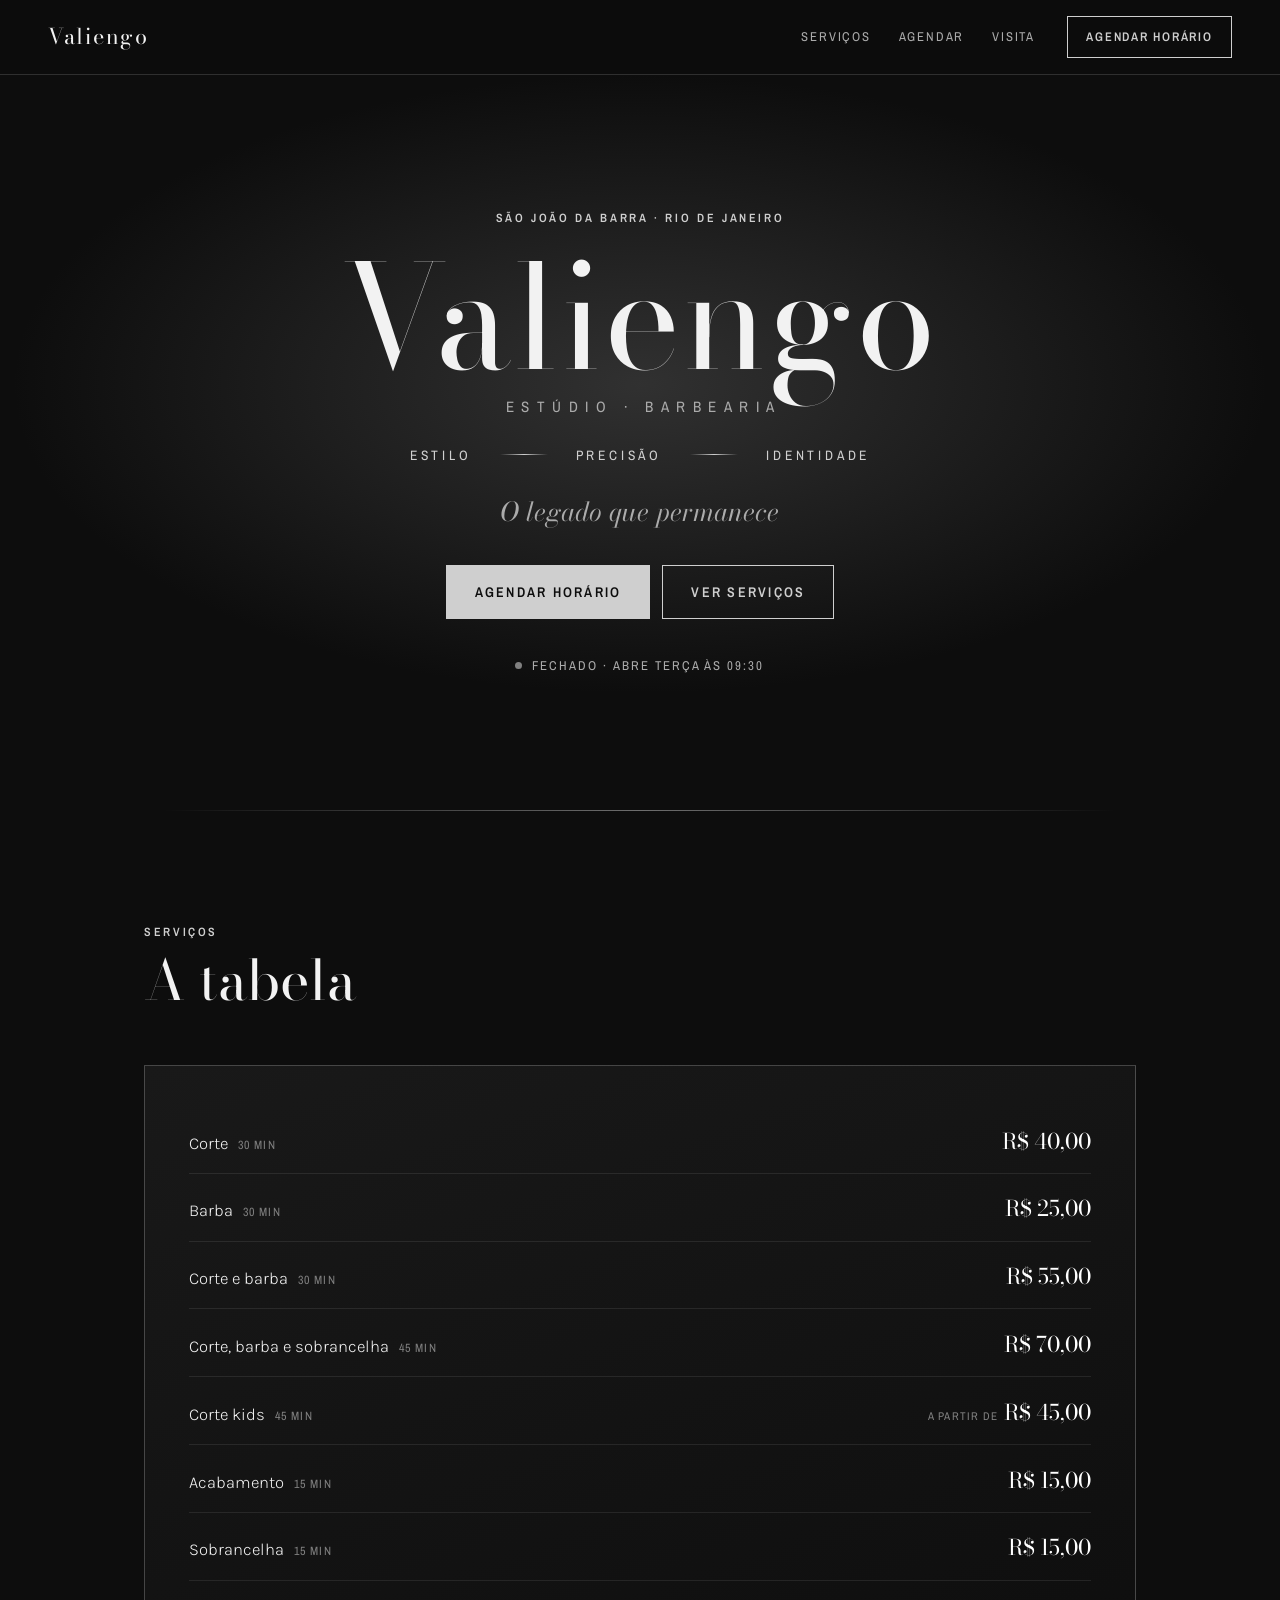
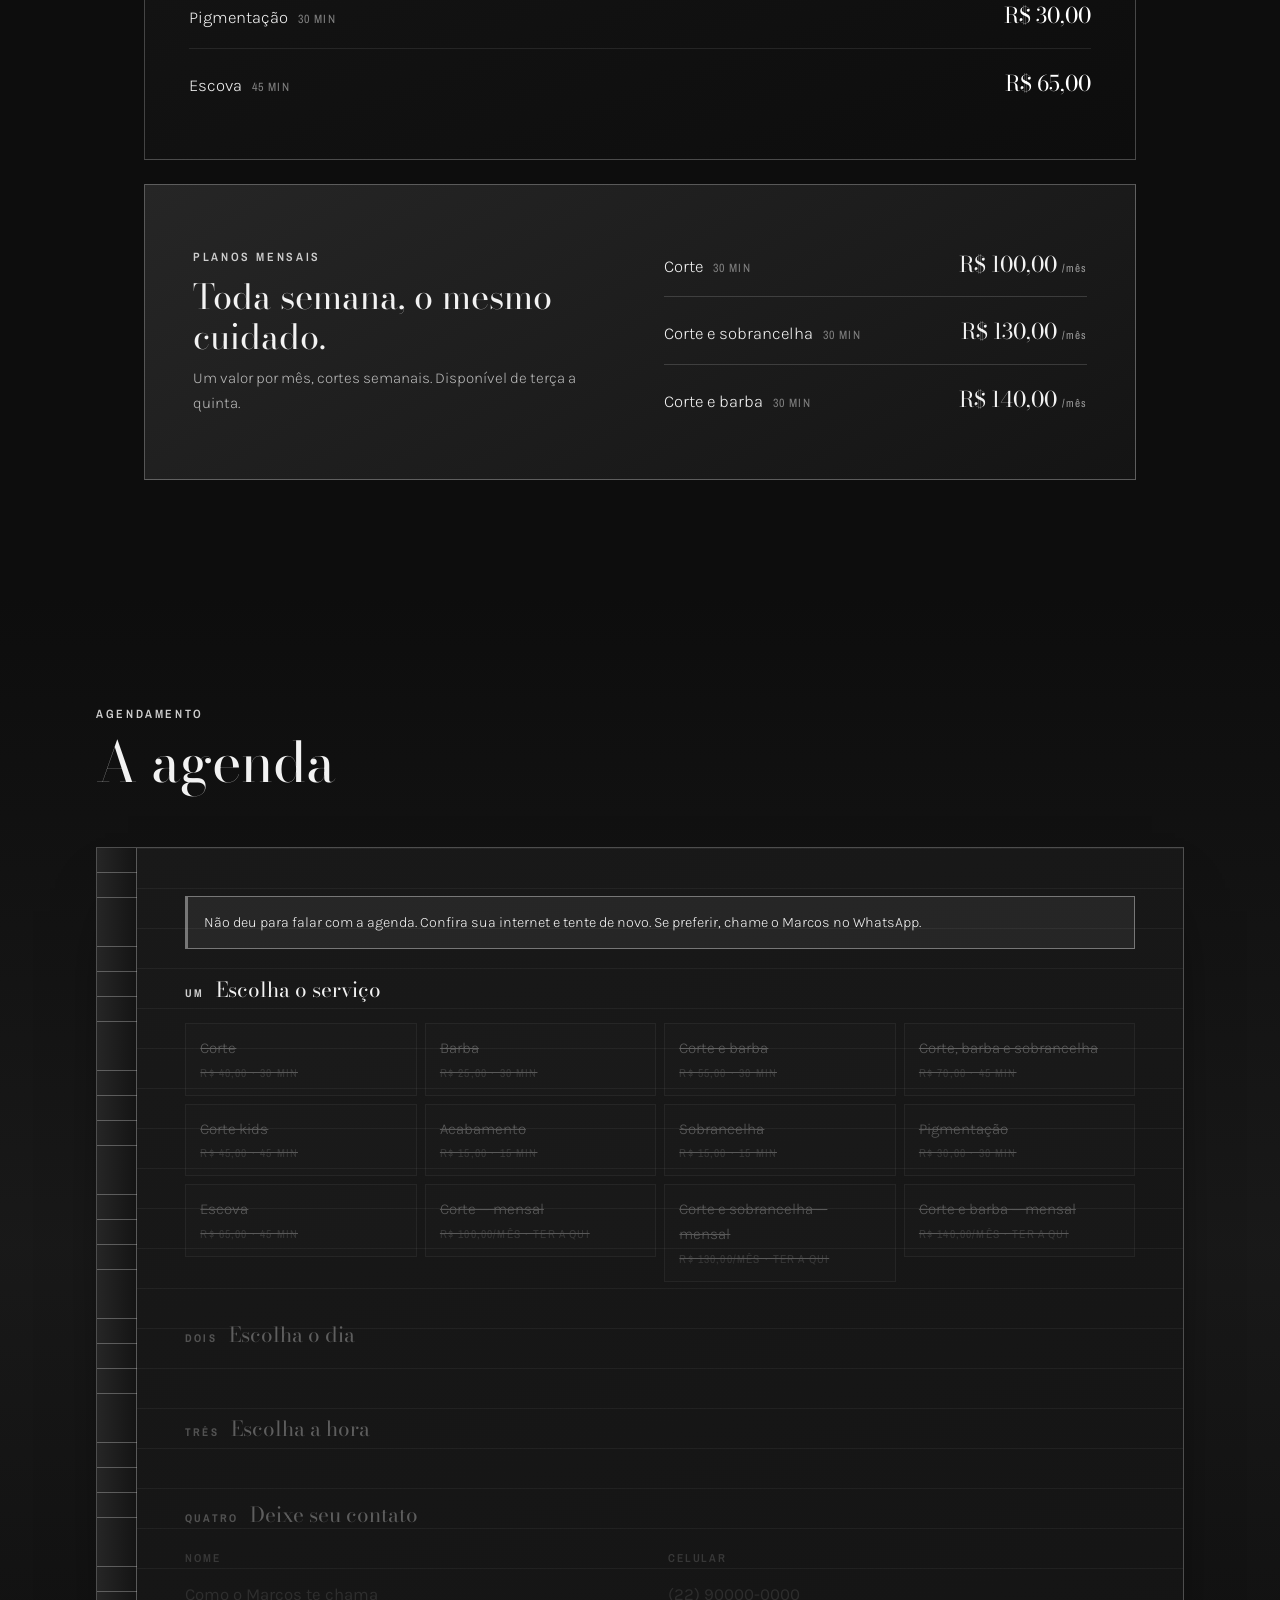
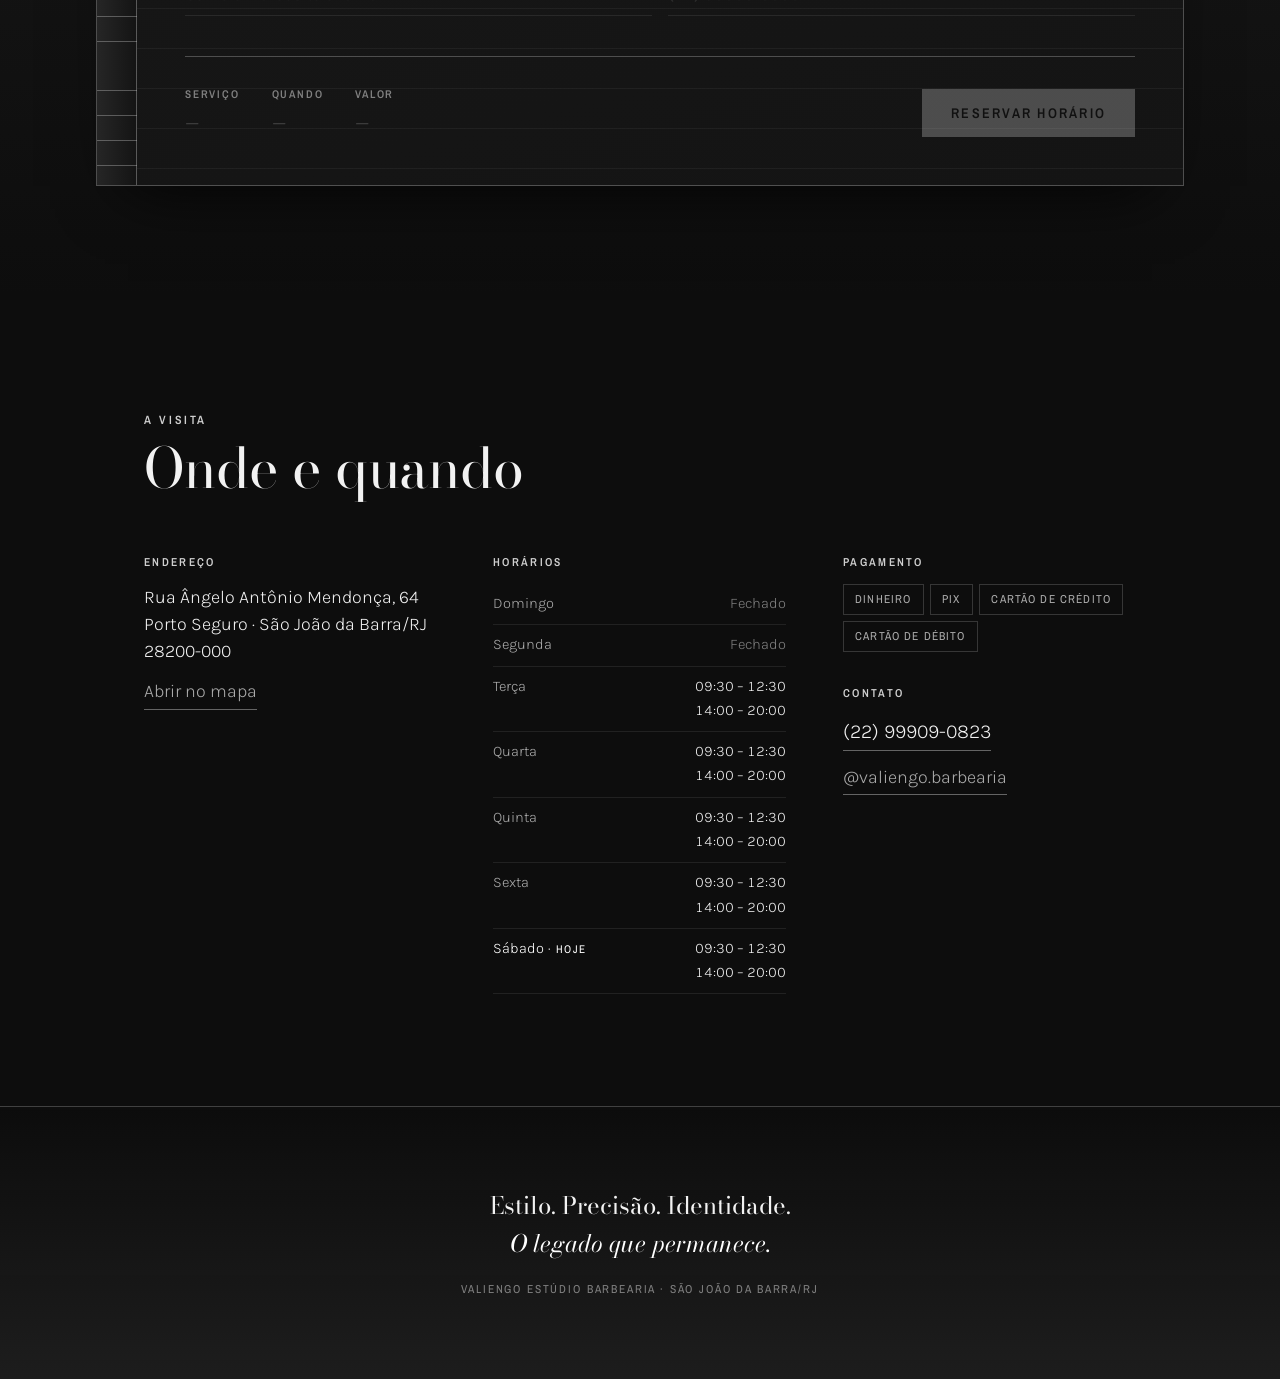
==== index.html @ c5ee7046 "Valiengo · Estúdio Barbearia: site + painel de admin Site estático (HTML/CSS/JS) com agenda ligada a" ====
<!doctype html>
<html lang="pt-BR">
<head>
<meta charset="utf-8">
<meta name="viewport" content="width=device-width, initial-scale=1">
<title>Valiengo · Estúdio Barbearia — São João da Barra/RJ</title>
<meta name="description" content="Estilo, precisão e identidade. Barbearia em Porto Seguro, São João da Barra/RJ. Corte, barba e planos mensais. Agende seu horário.">
<meta property="og:title" content="Valiengo · Estúdio Barbearia">
<meta property="og:description" content="Estilo. Precisão. Identidade. O legado que permanece.">
<meta property="og:type" content="website">
<meta name="theme-color" content="#0d0d0d">
<link rel="icon" href="favicon.svg" type="image/svg+xml">
<link rel="icon" href="favicon-32.png" sizes="32x32" type="image/png">
<link rel="apple-touch-icon" href="apple-touch-icon.png">
<link rel="manifest" href="site.webmanifest">
<link rel="preconnect" href="https://fonts.googleapis.com">
<link rel="preconnect" href="https://fonts.gstatic.com" crossorigin>
<!-- Só os pesos que a página usa de fato, e o itálico real da Bodoni para o lema. -->
<link rel="preload" as="style"
      href="https://fonts.googleapis.com/css2?family=Archivo+Narrow:wght@400;600;700&family=Bodoni+Moda:ital,opsz,wght@0,6..96,400;1,6..96,400&family=Karla:wght@300;400&display=swap"
      onload="this.onload=null;this.rel='stylesheet'">
<noscript>
  <link rel="stylesheet"
        href="https://fonts.googleapis.com/css2?family=Archivo+Narrow:wght@400;600;700&family=Bodoni+Moda:ital,opsz,wght@0,6..96,400;1,6..96,400&family=Karla:wght@300;400&display=swap">
</noscript>
<link rel="stylesheet" href="css/styles.css">
</head>
<body>

<a class="pular" href="#agendar">Ir para o agendamento</a>

<header class="topo" id="topo">
  <a class="topo__marca" href="#topo">Valiengo</a>
  <nav class="topo__nav" aria-label="Seções">
    <a href="#servicos">Serviços</a>
    <a href="#agendar">Agendar</a>
    <a href="#visita">Visita</a>
  </nav>
  <a class="topo__cta" href="#agendar">Agendar horário</a>
</header>

<main>

  <!-- ── Capa ─────────────────────────────────────────────── -->
  <section class="capa">
    <div class="capa__interno">
      <p class="sobrancelha capa__local">São João da Barra · Rio de Janeiro</p>

      <h1 class="capa__marca">
        <span class="capa__nome">Valiengo</span>
        <span class="capa__tipo">Estúdio · Barbearia</span>
      </h1>

      <ul class="pilares" aria-label="Pilares do estúdio">
        <li>Estilo</li>
        <li>Precisão</li>
        <li>Identidade</li>
      </ul>

      <p class="capa__lema">O legado que permanece</p>

      <div class="capa__acoes">
        <a class="botao botao--cheio" href="#agendar">Agendar horário</a>
        <a class="botao botao--vazado" href="#servicos">Ver serviços</a>
      </div>

      <p class="estado" id="estado" data-estado="carregando">
        <span class="estado__ponto" aria-hidden="true"></span>
        <span class="estado__texto">Conferindo o horário…</span>
      </p>
    </div>
    <div class="capa__lamina" aria-hidden="true"></div>
  </section>

  <!-- ── Serviços ─────────────────────────────────────────── -->
  <section class="secao" id="servicos">
    <header class="secao__topo">
      <p class="sobrancelha">Serviços</p>
      <h2 class="secao__titulo">A tabela</h2>
    </header>

    <div class="quadro">
      <ul class="tabela" id="tabela-servicos"></ul>
    </div>

    <div class="planos">
      <div class="planos__texto">
        <p class="sobrancelha">Planos mensais</p>
        <h3 class="planos__titulo">Toda semana, o mesmo cuidado.</h3>
        <p class="planos__desc">
          Um valor por mês, cortes semanais. Disponível de terça a quinta.
        </p>
      </div>
      <ul class="tabela tabela--planos" id="tabela-planos"></ul>
    </div>
  </section>

  <!-- ── Agendamento ──────────────────────────────────────── -->
  <section class="secao secao--agenda" id="agendar">
    <header class="secao__topo">
      <p class="sobrancelha">Agendamento</p>
      <h2 class="secao__titulo">A agenda</h2>
    </header>

    <div class="caderno">
      <div class="caderno__lombada" aria-hidden="true"></div>

      <form class="caderno__folha" id="form-agenda" novalidate>

        <p class="erro erro--bloco" id="erro-agenda" role="alert" hidden></p>

        <!-- Passo 1 -->
        <fieldset class="passo" data-passo="1">
          <legend><span class="passo__num">Um</span> Escolha o serviço</legend>
          <div class="opcoes" id="opcoes-servico" role="radiogroup" aria-label="Serviço"></div>
        </fieldset>

        <!-- Passo 2 -->
        <fieldset class="passo" data-passo="2" id="passo-data" disabled>
          <legend><span class="passo__num">Dois</span> Escolha o dia</legend>
          <div class="dias" id="opcoes-data" role="radiogroup" aria-label="Dia"></div>
        </fieldset>

        <!-- Passo 3 -->
        <fieldset class="passo" data-passo="3" id="passo-hora" disabled>
          <legend><span class="passo__num">Três</span> Escolha a hora</legend>
          <div class="horas" id="opcoes-hora" role="radiogroup" aria-label="Hora"></div>
          <p class="aviso" id="aviso-hora" hidden></p>
        </fieldset>

        <!-- Passo 4 -->
        <fieldset class="passo" data-passo="4" id="passo-dados" disabled>
          <legend><span class="passo__num">Quatro</span> Deixe seu contato</legend>
          <div class="campos">
            <label class="campo">
              <span class="campo__rotulo">Nome</span>
              <input class="campo__entrada" id="campo-nome" name="nome" type="text"
                     autocomplete="name" required placeholder="Como o Marcos te chama">
            </label>
            <label class="campo">
              <span class="campo__rotulo">Celular</span>
              <input class="campo__entrada" id="campo-telefone" name="telefone" type="tel"
                     inputmode="numeric" autocomplete="tel" required placeholder="(22) 90000-0000">
            </label>
          </div>
          <p class="erro" id="erro-form" role="alert" hidden></p>
        </fieldset>

        <!-- Resumo -->
        <footer class="resumo" id="resumo">
          <dl class="resumo__lista">
            <div><dt>Serviço</dt><dd id="r-servico">—</dd></div>
            <div><dt>Quando</dt><dd id="r-quando">—</dd></div>
            <div><dt>Valor</dt><dd id="r-valor">—</dd></div>
          </dl>
          <button class="botao botao--cheio" id="btn-confirmar" type="submit" disabled>
            Reservar horário
          </button>
        </footer>
      </form>
    </div>

    <!-- Confirmação -->
    <div class="bilhete" id="bilhete" hidden>
      <p class="sobrancelha">Horário reservado</p>
      <h3 class="bilhete__titulo" id="bilhete-titulo"></h3>
      <p class="bilhete__texto">
        O horário é seu, já está guardado na agenda. Mande uma mensagem para o
        Marcos saber que você vem.
      </p>
      <div class="bilhete__acoes">
        <a class="botao botao--cheio" id="bilhete-zap" href="#" target="_blank" rel="noopener">
          Avisar no WhatsApp
        </a>
        <button class="botao botao--vazado" id="bilhete-novo" type="button">
          Marcar outro
        </button>
      </div>
    </div>
  </section>

  <!-- ── Visita ───────────────────────────────────────────── -->
  <section class="secao secao--visita" id="visita">
    <header class="secao__topo">
      <p class="sobrancelha">A visita</p>
      <h2 class="secao__titulo">Onde e quando</h2>
    </header>

    <div class="visita">
      <div class="visita__bloco">
        <h3 class="visita__rotulo">Endereço</h3>
        <p class="visita__end" id="endereco"></p>
        <a class="link" id="link-mapa" href="#" target="_blank" rel="noopener">Abrir no mapa</a>
      </div>

      <div class="visita__bloco">
        <h3 class="visita__rotulo">Horários</h3>
        <table class="horarios" id="horarios">
          <caption class="oculto">Horário de atendimento por dia da semana</caption>
          <tbody></tbody>
        </table>
      </div>

      <div class="visita__bloco">
        <h3 class="visita__rotulo">Pagamento</h3>
        <ul class="pagamentos" id="pagamentos"></ul>

        <h3 class="visita__rotulo visita__rotulo--esp">Contato</h3>
        <a class="link link--forte" id="link-tel" href="#"></a>
        <a class="link" id="link-insta" href="#" target="_blank" rel="noopener">@valiengo.barbearia</a>
      </div>
    </div>
  </section>

</main>

<!-- Atalho de celular: some quando a capa ou a própria agenda estão na tela. -->
<a class="barra" id="barra" href="#agendar" hidden>
  <span class="barra__texto">Agendar horário</span>
  <span class="barra__estado" id="barra-estado"></span>
</a>

<footer class="rodape">
  <p class="rodape__lema">Estilo. Precisão. Identidade.<br><em>O legado que permanece.</em></p>
  <p class="rodape__cred">Valiengo Estúdio Barbearia · São João da Barra/RJ</p>
</footer>

<script type="module" src="js/app.js"></script>
</body>
</html>
---- css/styles.css ----
/* ═══════════════════════════════════════════════════════════
   Valiengo · Estúdio Barbearia
   Paleta preto e branco, seguindo a marca do estúdio: grafite da
   cadeira, prata polida da navalha, porcelana da pia sobre breu.
   (Os nomes das variáveis são herdados; hoje guardam tons neutros.)
   ═══════════════════════════════════════════════════════════ */

:root {
  --couro:      #262626;  /* grafite — superfície elevada (era oxblood) */
  --couro-esc:  #141414;
  --breu:       #0d0d0d;  /* preto, nunca #000 puro */
  --breu-claro: #191919;
  --porcelana:  #f2f2f2;
  --porcelana-fosca: #ababab;
  --latao:      #cfcfcf;  /* prata — acento (era latão) */
  --latao-claro:#ffffff;
  --aco:        #808080;

  --fonte-display: 'Bodoni Moda', Georgia, serif;
  --fonte-texto:   'Karla', system-ui, sans-serif;
  --fonte-util:    'Archivo Narrow', 'Arial Narrow', sans-serif;

  --medida: 68rem;
  --curva: cubic-bezier(.2, .7, .3, 1);
  --resp: 260ms var(--curva);
}

*, *::before, *::after { box-sizing: border-box; }

/* `display` nas classes abaixo venceria o atributo hidden. Este fecha a porta. */
[hidden] { display: none !important; }

/* O fieldset carrega um min-width: min-content embutido e ignora o pai: sem
   isto, a régua de dias estica o formulário para além da tela no celular. */
fieldset { min-inline-size: 0; }

html { scroll-behavior: smooth; }

body {
  margin: 0;
  background: var(--breu);
  color: var(--porcelana);
  font-family: var(--fonte-texto);
  font-weight: 300;
  font-size: clamp(1rem, .95rem + .3vw, 1.125rem);
  line-height: 1.65;
  -webkit-font-smoothing: antialiased;
  -webkit-tap-highlight-color: rgba(207, 207, 207, .25);
  overflow-x: hidden;
}

h1, h2, h3 { margin: 0; font-family: var(--fonte-display); font-weight: 400; }
p { margin: 0; }
ul, ol { margin: 0; padding: 0; list-style: none; }

/* O cabeçalho é fixo: sem isto, os links de âncora param atrás dele. */
:target, section[id] { scroll-margin-top: 5.5rem; }

:focus-visible {
  outline: 2px solid var(--latao-claro);
  outline-offset: 3px;
}

.oculto {
  position: absolute; width: 1px; height: 1px;
  overflow: hidden; clip-path: inset(50%); white-space: nowrap;
}

.pular {
  position: absolute; left: 50%; top: 0;
  transform: translate(-50%, -120%);
  z-index: 100;
  padding: .75rem 1.25rem;
  background: var(--latao); color: var(--breu);
  font-family: var(--fonte-util); text-decoration: none;
}
.pular:focus { transform: translate(-50%, 0); }

/* ── Peças reutilizadas ─────────────────────────────────── */

.sobrancelha {
  font-family: var(--fonte-util);
  font-size: .75rem;
  font-weight: 600;
  text-transform: uppercase;
  letter-spacing: .22em;
  color: var(--latao);
}

/* Trocar de família sem fixar o peso faz herdar o 300 do body, que nenhuma
   destas fontes carrega — o navegador então falsifica o traço. Peso explícito
   em tudo que muda de família. */
.pilares, .estado, .ficha__meta, .tabela__dur, .tabela__apartir, .tabela__sufixo,
.pagamentos li, .rodape__cred, .topo__nav a,
.horas .ficha__corpo, .horarios__dia::after { font-weight: 400; }

.campo__rotulo, .resumo__lista dt, .pular { font-weight: 600; }

.topo__marca, .capa__lema, .tabela__preco, .resumo__lista dd, .ficha__dia,
.passo legend, .rodape__lema { font-weight: 400; }

.botao {
  display: inline-flex;
  align-items: center;
  justify-content: center;
  padding: .9rem 1.75rem;
  border: 1px solid var(--latao);
  border-radius: 0;
  font-family: var(--fonte-util);
  font-size: .875rem;
  font-weight: 600;
  text-transform: uppercase;
  letter-spacing: .16em;
  text-decoration: none;
  cursor: pointer;
  transition: background var(--resp), color var(--resp), border-color var(--resp),
    transform var(--resp), box-shadow var(--resp);
}
.botao--cheio { background: var(--latao); color: var(--breu); }
.botao--cheio:hover:not(:disabled) {
  background: var(--latao-claro);
  border-color: var(--latao-claro);
  transform: translateY(-2px);
  box-shadow: 0 12px 26px -14px rgba(0, 0, 0, .85);
}
.botao--vazado { background: none; color: var(--latao); }
.botao--vazado:hover { background: rgba(207, 207, 207, .12); transform: translateY(-2px); }
.botao:active:not(:disabled) { transform: translateY(0); }
.botao:disabled { opacity: .3; cursor: not-allowed; }

.link {
  display: block;
  width: fit-content;
  color: var(--porcelana-fosca);
  text-decoration: none;
  border-bottom: 1px solid rgba(207, 207, 207, .45);
  padding-bottom: 2px;
  transition: color var(--resp), border-color var(--resp);
}
.link:hover { color: var(--latao-claro); border-color: var(--latao-claro); }
.link--forte { font-size: 1.25rem; color: var(--porcelana); }

/* ── Topo ───────────────────────────────────────────────── */

.topo {
  position: sticky;
  top: 0;
  z-index: 50;
  display: flex;
  align-items: center;
  gap: 2rem;
  padding: 1rem clamp(1.25rem, 4vw, 3rem);
  background: rgba(13, 13, 13, .82);
  backdrop-filter: blur(12px);
  border-bottom: 1px solid rgba(207, 207, 207, .18);
}

.topo__marca {
  font-family: var(--fonte-display);
  font-size: 1.35rem;
  letter-spacing: .08em;
  color: var(--porcelana);
  text-decoration: none;
}

.topo__nav {
  display: flex;
  gap: 1.75rem;
  margin-left: auto;
}
.topo__nav a {
  position: relative;
  font-family: var(--fonte-util);
  font-size: .8rem;
  text-transform: uppercase;
  letter-spacing: .14em;
  color: var(--porcelana-fosca);
  text-decoration: none;
  transition: color var(--resp);
}
.topo__nav a::after {
  content: '';
  position: absolute;
  left: 0;
  right: 0;
  bottom: -5px;
  height: 1px;
  background: var(--latao);
  transform: scaleX(0);
  transform-origin: left;
  transition: transform var(--resp);
}
.topo__nav a:hover { color: var(--latao-claro); }
.topo__nav a:hover::after { transform: scaleX(1); }

.topo__cta {
  padding: .6rem 1.15rem;
  border: 1px solid var(--latao);
  font-family: var(--fonte-util);
  font-size: .78rem;
  font-weight: 600;
  text-transform: uppercase;
  letter-spacing: .14em;
  color: var(--latao);
  text-decoration: none;
  transition: background var(--resp), color var(--resp);
}
.topo__cta:hover { background: var(--latao); color: var(--breu); }

@media (max-width: 46rem) {
  .topo__nav { display: none; }
  .topo__cta { margin-left: auto; }
}

/* ── Capa ───────────────────────────────────────────────── */

.capa {
  position: relative;
  min-height: min(88svh, 46rem);
  display: grid;
  place-items: center;
  padding: clamp(4rem, 10vw, 8rem) clamp(1.25rem, 4vw, 3rem);
  text-align: center;
  background:
    radial-gradient(ellipse 70% 60% at 50% 42%, rgba(78, 78, 78, .55), transparent 70%),
    var(--breu);
  overflow: hidden;
}

.capa__interno {
  max-width: 44rem;
  display: grid;
  justify-items: center;
  gap: 1.5rem;
}

.capa__marca { display: grid; gap: .75rem; }

.capa__nome {
  display: block;
  font-size: clamp(3.5rem, 13vw, 9rem);
  font-weight: 400;
  line-height: .9;
  letter-spacing: .02em;
  animation: subir 900ms cubic-bezier(.2, .7, .3, 1) both;
}

.capa__tipo {
  display: block;
  font-family: var(--fonte-util);
  font-size: clamp(.75rem, .7rem + .3vw, .95rem);
  font-weight: 400;
  text-transform: uppercase;
  letter-spacing: .5em;
  text-indent: .5em;
  color: var(--porcelana-fosca);
  animation: subir 900ms 120ms cubic-bezier(.2, .7, .3, 1) both;
}

/* Os três pilares, separados por fios de navalha */
.pilares {
  display: flex;
  align-items: center;
  gap: clamp(.75rem, 3vw, 1.75rem);
  font-family: var(--fonte-util);
  font-size: clamp(.7rem, .65rem + .25vw, .85rem);
  text-transform: uppercase;
  letter-spacing: .28em;
  color: var(--latao);
  animation: subir 900ms 240ms cubic-bezier(.2, .7, .3, 1) both;
}
.pilares li { display: flex; align-items: center; gap: clamp(.75rem, 3vw, 1.75rem); }
.pilares li + li::before {
  content: '';
  width: clamp(1.5rem, 5vw, 3rem);
  height: 1px;
  background: linear-gradient(90deg, transparent, var(--latao) 50%, transparent);
}

.capa__lema {
  font-family: var(--fonte-display);
  font-style: italic;
  font-size: clamp(1.15rem, 1rem + .8vw, 1.65rem);
  color: var(--porcelana-fosca);
  animation: subir 900ms 360ms cubic-bezier(.2, .7, .3, 1) both;
}

.capa__acoes {
  display: flex;
  flex-wrap: wrap;
  justify-content: center;
  gap: .75rem;
  margin-top: .5rem;
  animation: subir 900ms 480ms cubic-bezier(.2, .7, .3, 1) both;
}

/* Fio de navalha no pé da capa */
.capa__lamina {
  position: absolute;
  left: 50%;
  bottom: 0;
  width: min(90%, 60rem);
  height: 1px;
  transform: translateX(-50%);
  background: linear-gradient(90deg, transparent, var(--latao) 50%, transparent);
  opacity: .5;
}

.estado {
  display: flex;
  align-items: center;
  gap: .6rem;
  margin-top: .75rem;
  font-family: var(--fonte-util);
  font-size: .8rem;
  text-transform: uppercase;
  letter-spacing: .16em;
  color: var(--porcelana-fosca);
  animation: subir 900ms 600ms cubic-bezier(.2, .7, .3, 1) both;
}
.estado__ponto {
  width: 7px; height: 7px;
  border-radius: 50%;
  background: var(--aco);
}
.estado[data-estado="aberto"] .estado__ponto {
  background: var(--porcelana);
  box-shadow: 0 0 0 0 rgba(242, 242, 242, .55);
  animation: pulso 2.4s ease-out infinite;
}
.estado[data-estado="aberto"] .estado__texto { color: var(--porcelana); }

@keyframes subir {
  from { opacity: 0; transform: translateY(1.25rem); }
  to   { opacity: 1; transform: none; }
}
@keyframes pulso {
  to { box-shadow: 0 0 0 12px rgba(242, 242, 242, 0); }
}

/* ── Revelação ao rolar ─────────────────────────────────── */

/* A classe .revela é adicionada por JS só quando há movimento permitido e o
   IntersectionObserver existe. Sem JS, nada fica invisível. */
.revela {
  opacity: 0;
  transform: translateY(18px);
  transition: opacity .7s var(--curva), transform .7s var(--curva);
  will-change: opacity, transform;
}
.revela.dentro { opacity: 1; transform: none; }

/* Blocos lado a lado entram em cascata leve. */
.visita__bloco.revela:nth-child(2) { transition-delay: .09s; }
.visita__bloco.revela:nth-child(3) { transition-delay: .18s; }

/* ── Seções ─────────────────────────────────────────────── */

.secao {
  max-width: var(--medida);
  margin-inline: auto;
  padding: clamp(4rem, 9vw, 7rem) clamp(1.25rem, 4vw, 3rem);
}
.secao--agenda { background: linear-gradient(180deg, transparent, rgba(78, 78, 78, .18), transparent); max-width: none; }
.secao--agenda > *, .secao--visita > * { max-width: var(--medida); margin-inline: auto; }

.secao__topo { display: grid; gap: .5rem; margin-bottom: clamp(2rem, 5vw, 3.5rem); }
.secao__titulo { font-size: clamp(2rem, 1.4rem + 2.6vw, 3.5rem); line-height: 1.05; }

/* ── Tabela de serviços (quadro esmaltado) ──────────────── */

.quadro {
  padding: clamp(1.5rem, 4vw, 2.75rem);
  background: linear-gradient(160deg, var(--breu-claro), var(--breu));
  border: 1px solid rgba(207, 207, 207, .28);
}

.tabela { display: grid; gap: .25rem; }

.tabela__item {
  display: grid;
  grid-template-columns: 1fr auto;
  align-items: baseline;
  gap: .75rem;
  padding: .85rem 0;
  border-bottom: 1px solid rgba(240, 240, 240, .09);
  transition: background var(--resp);
}
.tabela__item:last-child { border-bottom: none; }
.tabela__item:hover { background: rgba(240, 240, 240, .025); }

.tabela__nome { font-size: 1.05rem; color: var(--porcelana); }
.tabela__dur {
  margin-left: .6rem;
  font-family: var(--fonte-util);
  font-size: .75rem;
  text-transform: uppercase;
  letter-spacing: .1em;
  color: var(--aco);
}
.tabela__preco {
  font-family: var(--fonte-display);
  font-size: 1.35rem;
  color: var(--latao-claro);
  white-space: nowrap;
}
.tabela__apartir {
  font-family: var(--fonte-util);
  font-size: .7rem;
  text-transform: uppercase;
  letter-spacing: .1em;
  color: var(--aco);
  margin-right: .35rem;
}

/* ── Planos ─────────────────────────────────────────────── */

.planos {
  display: grid;
  grid-template-columns: 1fr 1fr;
  gap: clamp(1.5rem, 4vw, 3rem);
  align-items: center;
  margin-top: 1.5rem;
  padding: clamp(1.75rem, 4vw, 3rem);
  background: linear-gradient(150deg, var(--couro), var(--couro-esc));
  border: 1px solid rgba(207, 207, 207, .35);
}
.planos__texto { display: grid; gap: .6rem; }
.planos__titulo { font-size: clamp(1.5rem, 1.2rem + 1.2vw, 2.15rem); line-height: 1.15; }
.planos__desc { color: rgba(240, 240, 240, .72); font-size: .95rem; }
.tabela--planos .tabela__item { border-bottom-color: rgba(240, 240, 240, .16); }
.tabela--planos .tabela__preco { color: var(--porcelana); }
.tabela--planos .tabela__sufixo {
  font-family: var(--fonte-util);
  font-size: .7rem;
  letter-spacing: .1em;
  color: rgba(240, 240, 240, .6);
}

@media (max-width: 46rem) {
  .planos { grid-template-columns: 1fr; }
}

/* ── Caderno de agenda (assinatura) ─────────────────────── */

.caderno {
  display: grid;
  grid-template-columns: 2.5rem 1fr;
  background: linear-gradient(165deg, var(--breu-claro), #141414);
  border: 1px solid rgba(207, 207, 207, .3);
  box-shadow: 0 32px 64px -32px rgba(0, 0, 0, .9);
}

.caderno__lombada {
  background:
    repeating-linear-gradient(180deg,
      transparent 0 1.5rem,
      rgba(207, 207, 207, .35) 1.5rem 1.55rem),
    linear-gradient(90deg, var(--couro), var(--couro-esc));
  border-right: 1px solid rgba(207, 207, 207, .3);
}

.caderno__folha {
  min-width: 0; /* item de grid: sem isto o conteúdo largo empurra a coluna */
  padding: clamp(1.5rem, 4vw, 3rem);
  /* pautas do caderno */
  background-image: linear-gradient(rgba(240, 240, 240, .05) 1px, transparent 1px);
  background-size: 100% 2.5rem;
}

.passo {
  margin: 0 0 2.25rem;
  padding: 0;
  border: none;
  transition: opacity var(--resp);
}
.passo:disabled { opacity: .32; }

.passo legend {
  display: flex;
  align-items: baseline;
  gap: .75rem;
  margin-bottom: 1rem;
  padding: 0;
  font-family: var(--fonte-display);
  font-size: 1.3rem;
  color: var(--porcelana);
}
.passo__num {
  font-family: var(--fonte-util);
  font-size: .7rem;
  font-weight: 700;
  text-transform: uppercase;
  letter-spacing: .2em;
  color: var(--latao);
}

/* Fichas de escolha */
.opcoes { display: grid; grid-template-columns: repeat(auto-fit, minmax(13rem, 1fr)); gap: .5rem; }
.horas  { display: grid; grid-template-columns: repeat(auto-fill, minmax(5.25rem, 1fr)); gap: .5rem; }

/* Régua de dias: rola no dedo, com parada em cada ficha. */
.dias {
  display: flex;
  gap: .5rem;
  min-width: 0;
  overflow-x: auto;
  padding-bottom: .5rem;
  scroll-snap-type: x mandatory;
  -webkit-overflow-scrolling: touch;
  overscroll-behavior-x: contain;
  scrollbar-width: none;
}
.dias::-webkit-scrollbar { display: none; }
.dias .ficha { scroll-snap-align: start; }

.ficha { position: relative; }
.ficha input {
  position: absolute; inset: 0;
  opacity: 0; cursor: pointer;
  width: 100%; height: 100%;
  margin: 0;
}
.ficha__corpo {
  display: grid;
  gap: .15rem;
  padding: .75rem .9rem;
  border: 1px solid rgba(240, 240, 240, .18);
  background: rgba(240, 240, 240, .03);
  cursor: pointer;
  transition: border-color var(--resp), background var(--resp), color var(--resp),
    transform var(--resp), box-shadow var(--resp);
}
.ficha input:hover + .ficha__corpo { border-color: rgba(207, 207, 207, .6); }
.ficha input:focus-visible + .ficha__corpo { outline: 2px solid var(--latao-claro); outline-offset: 2px; }
.ficha input:checked + .ficha__corpo {
  border-color: var(--latao);
  background: rgba(207, 207, 207, .16);
  transform: translateY(-2px);
  box-shadow: 0 10px 20px -14px rgba(0, 0, 0, .9);
}
.ficha input:disabled + .ficha__corpo {
  opacity: .3;
  cursor: not-allowed;
  text-decoration: line-through;
}

.ficha__titulo { font-size: .95rem; color: var(--porcelana); }
.ficha__meta {
  font-family: var(--fonte-util);
  font-size: .72rem;
  text-transform: uppercase;
  letter-spacing: .1em;
  color: var(--aco);
}
.ficha input:checked + .ficha__corpo .ficha__meta { color: var(--latao-claro); }

/* Dia: ficha vertical estilo calendário */
.dias .ficha { flex: 0 0 auto; }
.dias .ficha__corpo { min-width: 4.5rem; text-align: center; justify-items: center; }
.dias .ficha__dia {
  font-family: var(--fonte-display);
  font-size: 1.5rem;
  line-height: 1.1;
  color: var(--porcelana);
}

.horas .ficha__corpo {
  justify-items: center;
  font-family: var(--fonte-util);
  font-size: .95rem;
  letter-spacing: .06em;
}

.aviso, .erro {
  margin-top: .75rem;
  font-size: .9rem;
  color: var(--porcelana-fosca);
}
.erro { color: var(--porcelana); }

.erro--bloco {
  margin: 0 0 1.5rem;
  padding: .85rem 1rem;
  border: 1px solid rgba(240, 240, 240, .4);
  border-left-width: 3px;
  background: rgba(240, 240, 240, .06);
}

/* Campos */
.campos { display: grid; grid-template-columns: 1fr 1fr; gap: 1rem; }
.campo { display: grid; gap: .4rem; }
.campo__rotulo {
  font-family: var(--fonte-util);
  font-size: .72rem;
  text-transform: uppercase;
  letter-spacing: .16em;
  color: var(--aco);
}
.campo__entrada {
  padding: .7rem 0;
  border: none;
  border-bottom: 1px solid rgba(240, 240, 240, .28);
  border-radius: 0;
  background: none;
  color: var(--porcelana);
  font-family: var(--fonte-texto);
  font-size: 1.05rem;
  transition: border-color var(--resp);
}
.campo__entrada::placeholder { color: rgba(128, 128, 128, .7); }
.campo__entrada:focus { outline: none; border-bottom-color: var(--latao); }

@media (max-width: 40rem) {
  .campos { grid-template-columns: 1fr; }
  .caderno { grid-template-columns: 1rem 1fr; }
}

/* Resumo */
.resumo {
  display: flex;
  flex-wrap: wrap;
  align-items: end;
  justify-content: space-between;
  gap: 1.5rem;
  margin-top: 2.5rem;
  padding-top: 1.75rem;
  border-top: 1px solid rgba(207, 207, 207, .3);
}
.resumo__lista { display: flex; flex-wrap: wrap; gap: 2rem; margin: 0; }
.resumo__lista dt {
  font-family: var(--fonte-util);
  font-size: .7rem;
  text-transform: uppercase;
  letter-spacing: .16em;
  color: var(--aco);
}
.resumo__lista dd {
  margin: .2rem 0 0;
  font-family: var(--fonte-display);
  font-size: 1.15rem;
  color: var(--porcelana);
}

/* Bilhete de confirmação */
.bilhete {
  display: grid;
  gap: .75rem;
  justify-items: start;
  padding: clamp(1.75rem, 4vw, 2.75rem);
  background: linear-gradient(150deg, var(--couro), var(--couro-esc));
  border: 1px solid var(--latao);
  animation: subir 500ms cubic-bezier(.2, .7, .3, 1) both;
}
.bilhete__titulo { font-size: clamp(1.4rem, 1.1rem + 1.2vw, 2rem); line-height: 1.2; }
.bilhete__texto { color: rgba(240, 240, 240, .75); }
.bilhete__acoes { display: flex; flex-wrap: wrap; gap: .75rem; margin-top: .75rem; }

/* ── Visita ─────────────────────────────────────────────── */

.visita {
  display: grid;
  grid-template-columns: repeat(auto-fit, minmax(15rem, 1fr));
  gap: clamp(2rem, 5vw, 3.5rem);
}
.visita__bloco { display: grid; gap: .75rem; align-content: start; }
.visita__rotulo {
  font-family: var(--fonte-util);
  font-size: .72rem;
  font-weight: 600;
  text-transform: uppercase;
  letter-spacing: .2em;
  color: var(--latao);
}
.visita__rotulo--esp { margin-top: 1.25rem; }
.visita__end { color: var(--porcelana); line-height: 1.5; }

.horarios { width: 100%; border-collapse: collapse; }
.horarios td {
  padding: .5rem 0;
  border-bottom: 1px solid rgba(240, 240, 240, .09);
  font-size: .92rem;
  vertical-align: top;
}
.horarios__dia { color: var(--porcelana-fosca); }
.horarios__hora { text-align: right; color: var(--porcelana); font-variant-numeric: tabular-nums; }
.horarios tr[data-hoje="sim"] .horarios__dia { color: var(--latao-claro); }
.horarios tr[data-hoje="sim"] .horarios__dia::after {
  content: ' · hoje';
  font-family: var(--fonte-util);
  font-size: .7rem;
  text-transform: uppercase;
  letter-spacing: .1em;
}
.horarios__fechado { color: var(--aco); }

.pagamentos { display: flex; flex-wrap: wrap; gap: .4rem; }
.pagamentos li {
  padding: .3rem .7rem;
  border: 1px solid rgba(240, 240, 240, .18);
  font-family: var(--fonte-util);
  font-size: .72rem;
  text-transform: uppercase;
  letter-spacing: .1em;
  color: var(--porcelana-fosca);
}

/* ── Rodapé ─────────────────────────────────────────────── */

.rodape {
  display: grid;
  gap: 1rem;
  padding: clamp(3rem, 7vw, 5rem) clamp(1.25rem, 4vw, 3rem);
  text-align: center;
  border-top: 1px solid rgba(207, 207, 207, .2);
  background: linear-gradient(180deg, transparent, rgba(78, 78, 78, .25));
}
.rodape__lema {
  font-family: var(--fonte-display);
  font-size: clamp(1.15rem, 1rem + .7vw, 1.5rem);
  line-height: 1.6;
  color: var(--porcelana);
}
.rodape__lema em { color: var(--latao-claro); }
.rodape__cred {
  font-family: var(--fonte-util);
  font-size: .72rem;
  text-transform: uppercase;
  letter-spacing: .16em;
  color: var(--aco);
}

/* ── Barra de agendar (só no celular) ───────────────────── */

.barra {
  position: fixed;
  left: 0; right: 0; bottom: 0;
  z-index: 60;
  display: none; /* o media query de celular liga */
  align-items: center;
  justify-content: center;
  gap: .75rem;
  /* respeita a faixa de gestos do iPhone */
  padding: 1rem 1.25rem calc(1rem + env(safe-area-inset-bottom));
  background: var(--latao);
  color: var(--breu);
  font-family: var(--fonte-util);
  font-size: .9rem;
  font-weight: 700;
  text-transform: uppercase;
  letter-spacing: .16em;
  text-decoration: none;
  box-shadow: 0 -12px 32px -12px rgba(0, 0, 0, .8);
  transform: translateY(110%);
  transition: transform var(--resp);
}
.barra[data-visivel="sim"] { transform: none; }
.barra__estado {
  font-weight: 400;
  letter-spacing: .1em;
  opacity: .72;
}
.barra__estado:empty { display: none; }

@media (max-width: 46rem) {
  .barra { display: flex; }
  /* espaço para a barra não tampar o fim da página */
  .rodape { padding-bottom: calc(5.5rem + env(safe-area-inset-bottom)); }
}

/* ── Ajustes de celular ─────────────────────────────────── */

@media (max-width: 46rem) {
  :target, section[id] { scroll-margin-top: 4.5rem; }

  .topo { padding: .75rem 1.25rem; }
  .topo__marca { font-size: 1.15rem; }

  /* 44px é o mínimo confortável para o dedo */
  .topo__cta { min-height: 44px; padding: .6rem 1rem; }
  .botao { min-height: 48px; }
  .ficha__corpo { min-height: 48px; align-content: center; }

  /* a capa some atrás do topo fixo se contar 88svh cheios */
  .capa { min-height: calc(88svh - 4rem); }

  .resumo { flex-direction: column; align-items: stretch; }
  .resumo .botao { width: 100%; }
  .resumo__lista { gap: 1.25rem; }
  .bilhete__acoes { flex-direction: column; align-items: stretch; }
  .bilhete__acoes .botao { width: 100%; }
  .capa__acoes { width: 100%; flex-direction: column; }
  .capa__acoes .botao { width: 100%; }
}

/* ── Movimento reduzido ─────────────────────────────────── */

@media (prefers-reduced-motion: reduce) {
  html { scroll-behavior: auto; }
  *, *::before, *::after {
    animation-duration: .01ms !important;
    animation-iteration-count: 1 !important;
    transition-duration: .01ms !important;
  }
  /* nada de revelar/deslocar: conteúdo sempre visível e parado */
  .revela { opacity: 1 !important; transform: none !important; }
}
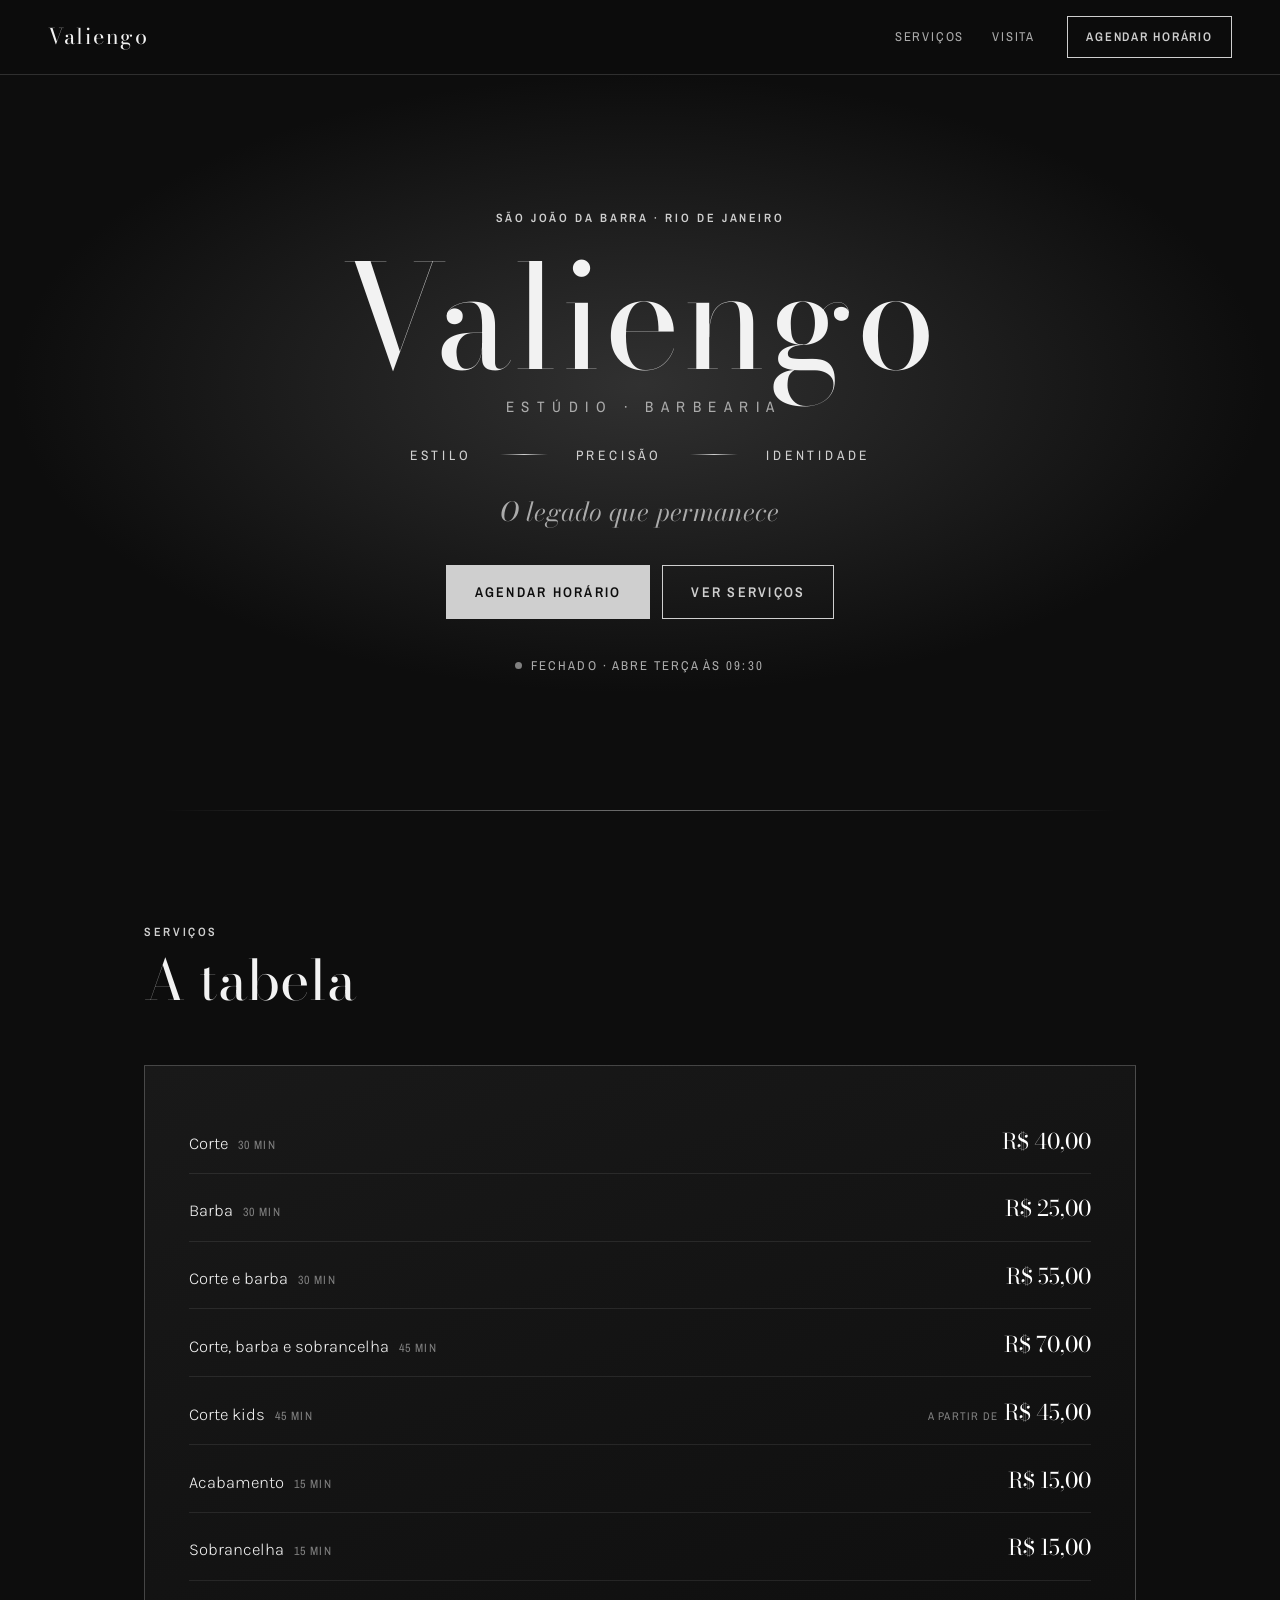
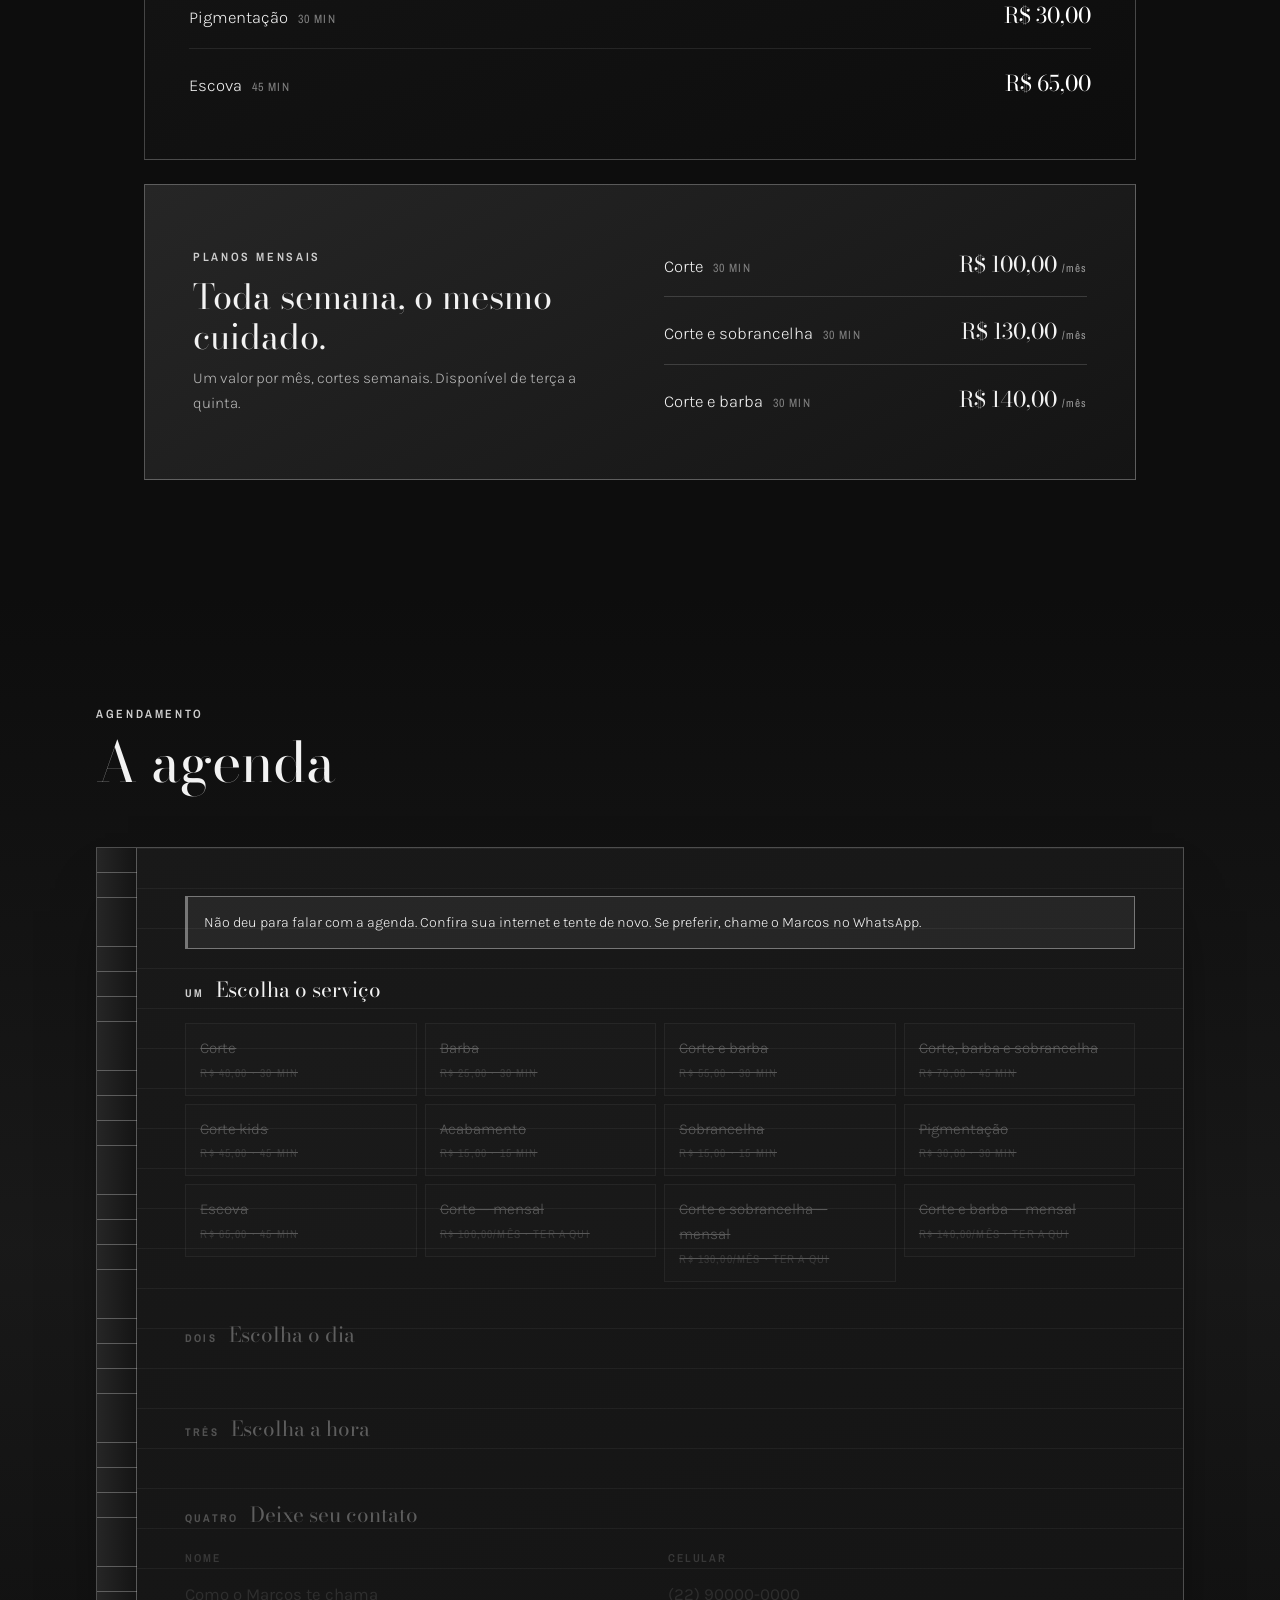
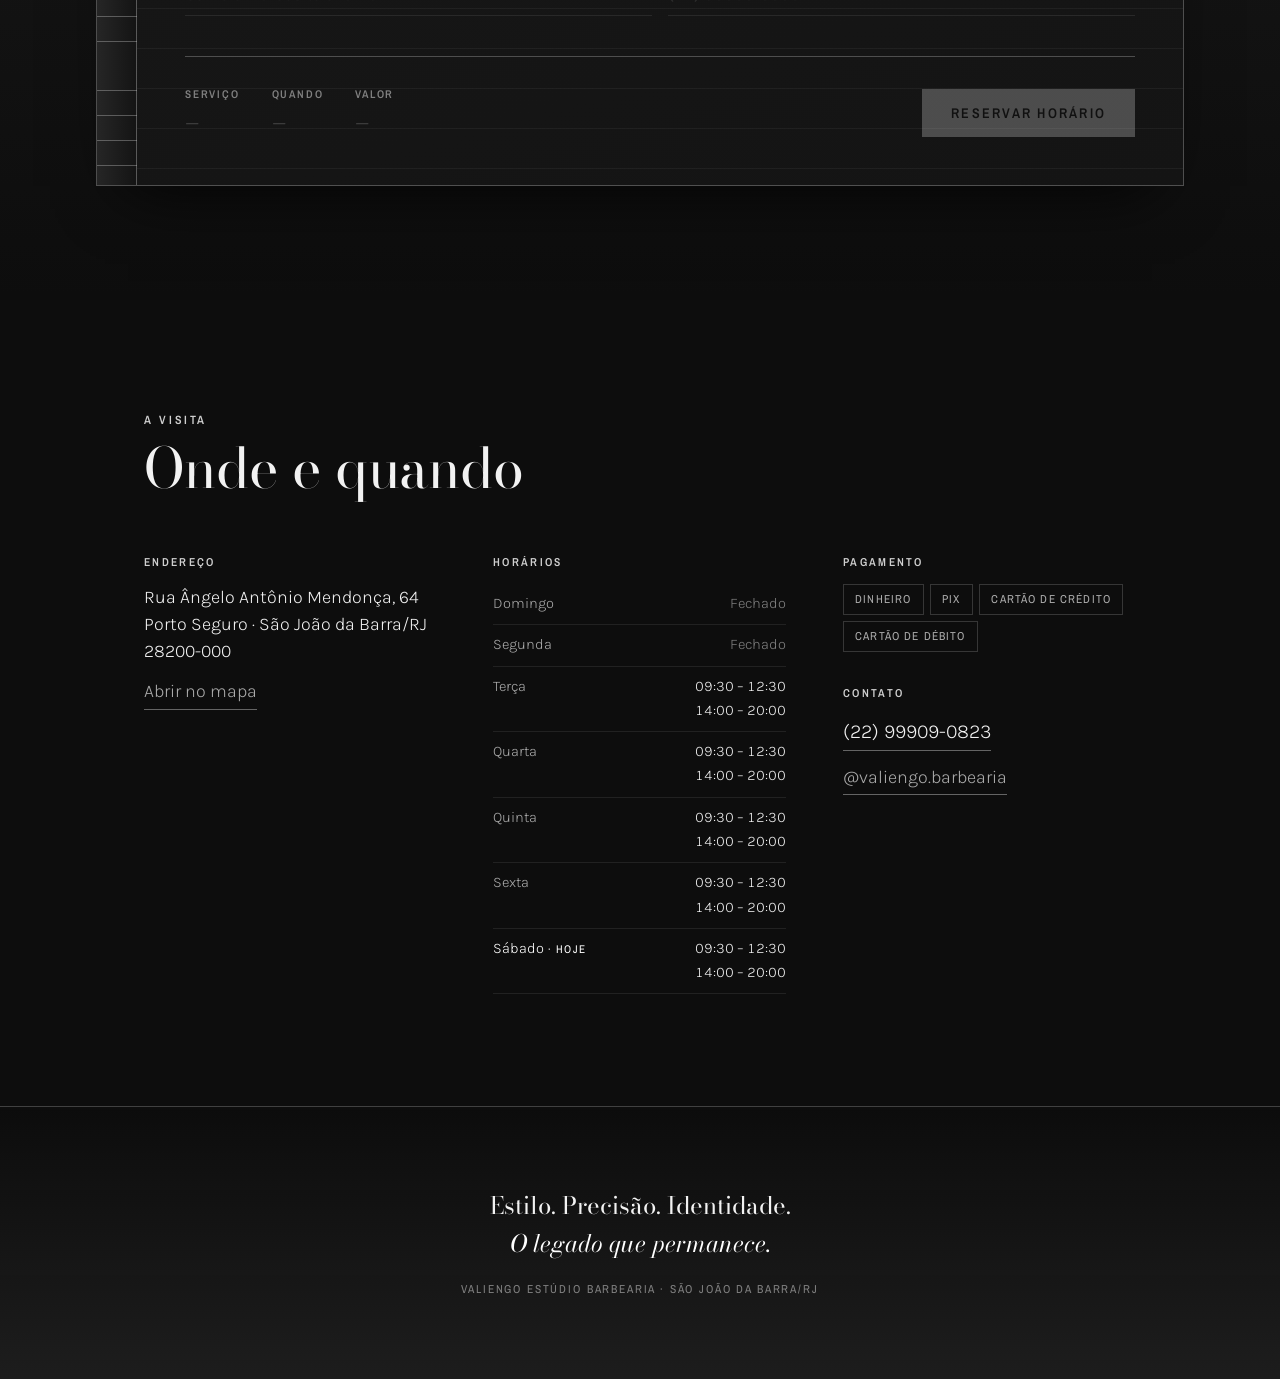
==== commit 43e641a4: "Remove link 'Agendar' redundante do menu (o botão 'Agendar horário' já cobre) Co-Authored-By: Claude" ====
--- a/index.html
+++ b/index.html
@@ -33,7 +33,6 @@
   <a class="topo__marca" href="#topo">Valiengo</a>
   <nav class="topo__nav" aria-label="Seções">
     <a href="#servicos">Serviços</a>
-    <a href="#agendar">Agendar</a>
     <a href="#visita">Visita</a>
   </nav>
   <a class="topo__cta" href="#agendar">Agendar horário</a>
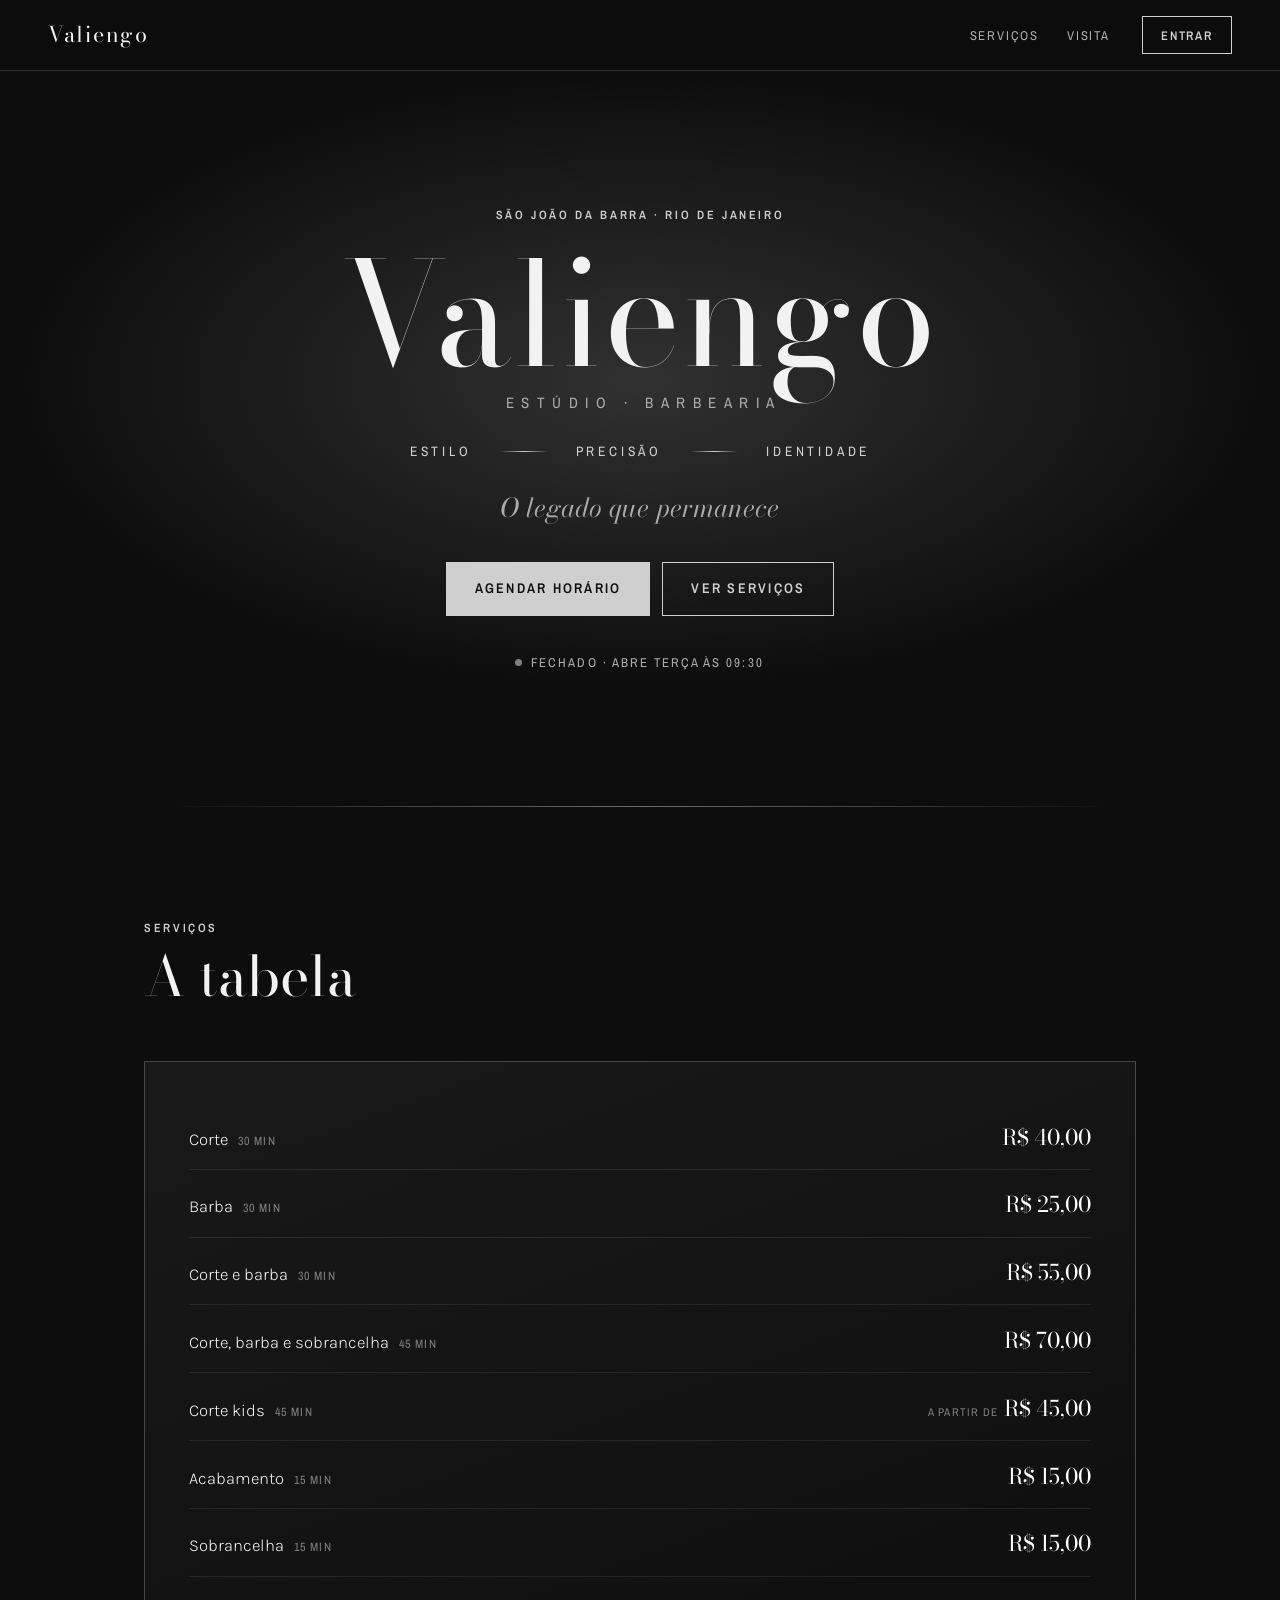
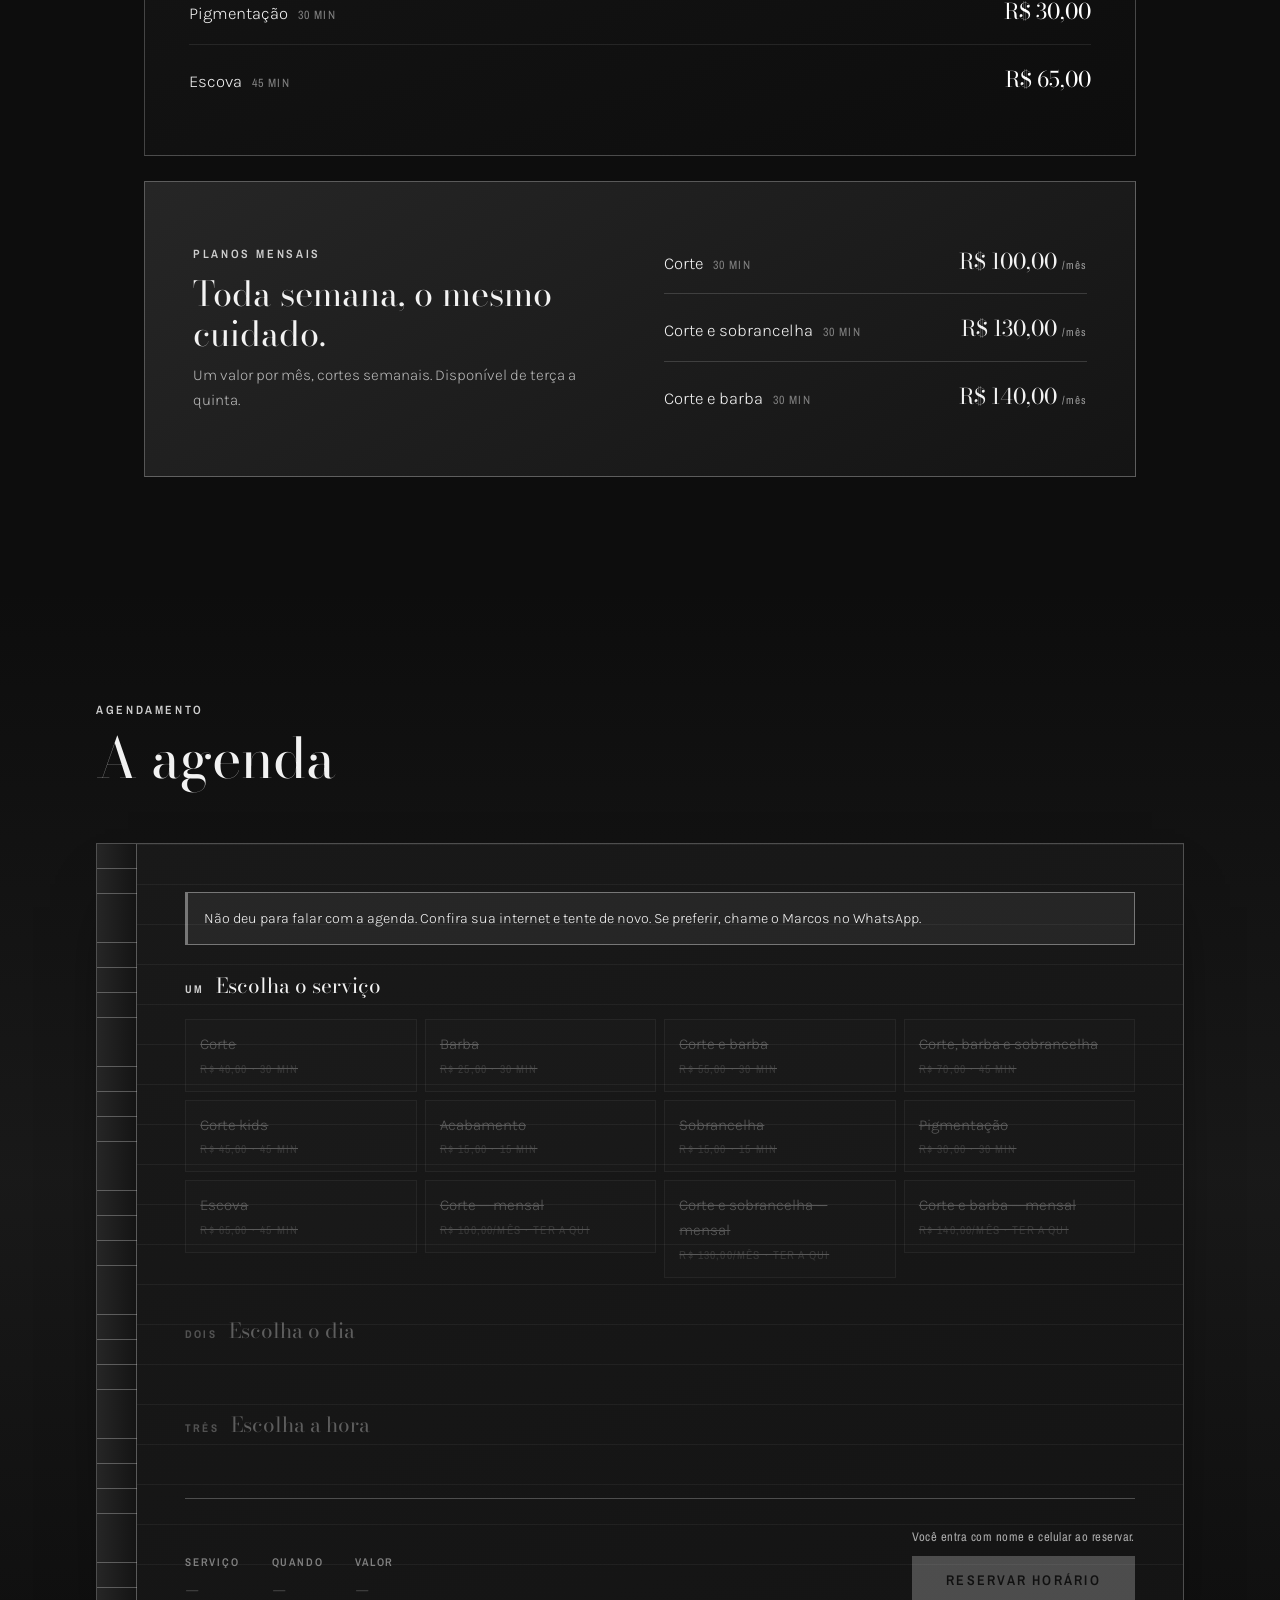
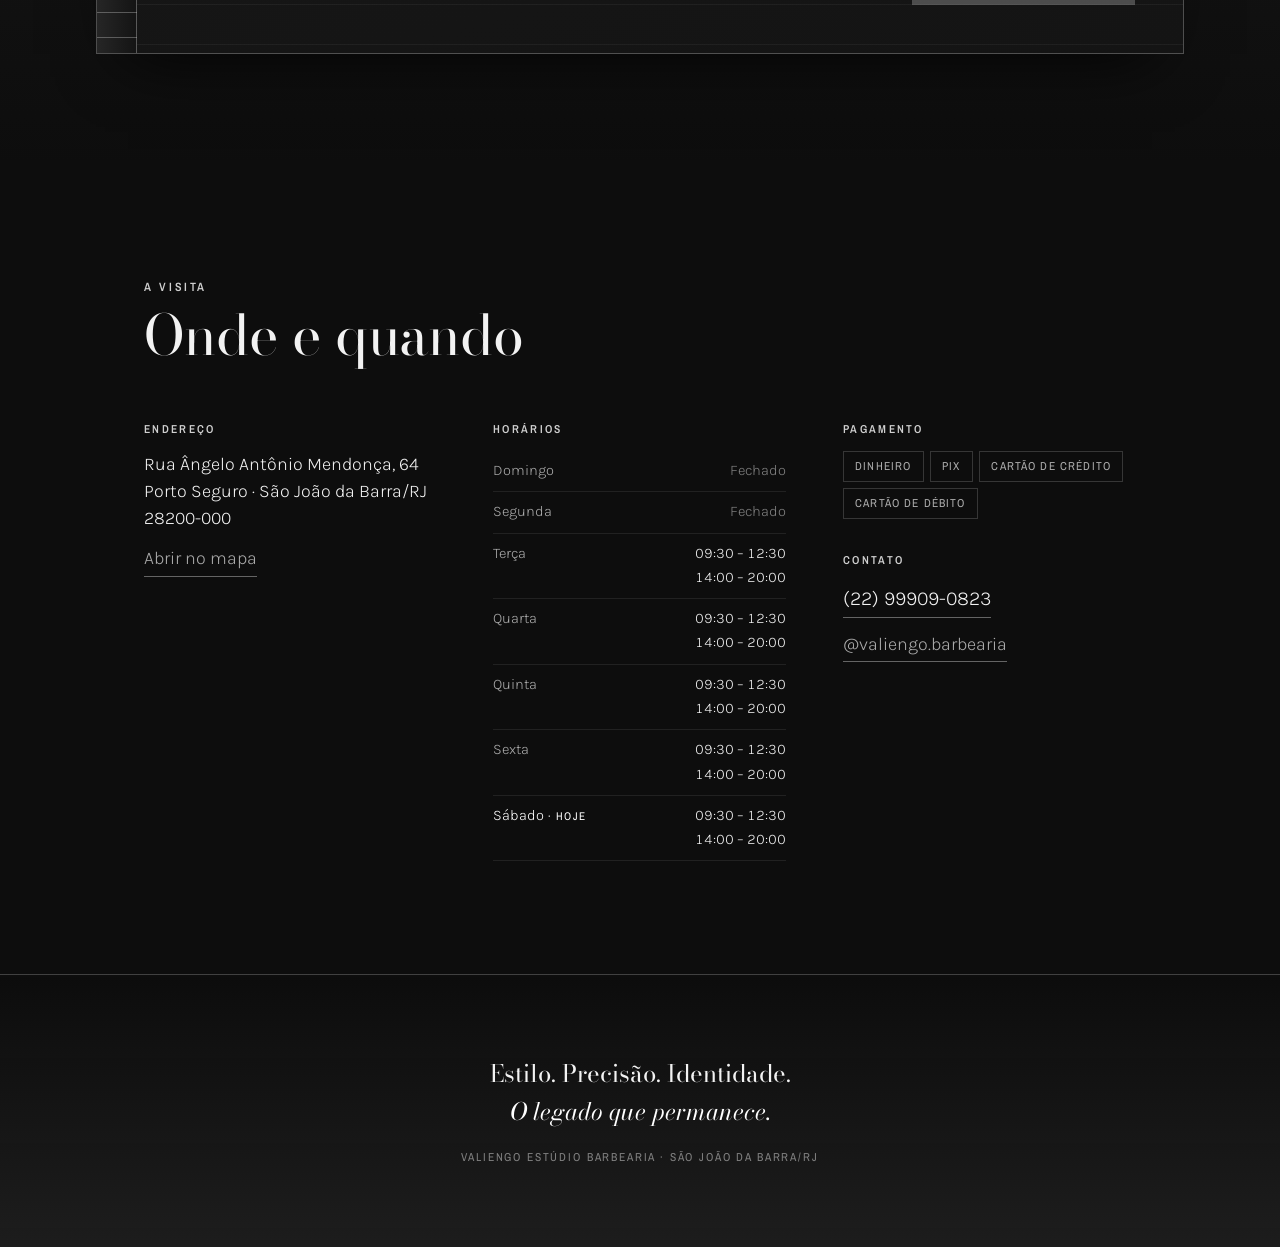
==== commit 58845952: "Conta do cliente: login simples (nome + celular) na masthead - Masthead: 'Agendar horário' vira 'Ent" ====
--- a/index.html
+++ b/index.html
@@ -35,7 +35,7 @@
     <a href="#servicos">Serviços</a>
     <a href="#visita">Visita</a>
   </nav>
-  <a class="topo__cta" href="#agendar">Agendar horário</a>
+  <button class="topo__conta" id="topo-conta" type="button" data-logado="nao">Entrar</button>
 </header>
 
 <main>
@@ -127,24 +127,6 @@
           <p class="aviso" id="aviso-hora" hidden></p>
         </fieldset>
 
-        <!-- Passo 4 -->
-        <fieldset class="passo" data-passo="4" id="passo-dados" disabled>
-          <legend><span class="passo__num">Quatro</span> Deixe seu contato</legend>
-          <div class="campos">
-            <label class="campo">
-              <span class="campo__rotulo">Nome</span>
-              <input class="campo__entrada" id="campo-nome" name="nome" type="text"
-                     autocomplete="name" required placeholder="Como o Marcos te chama">
-            </label>
-            <label class="campo">
-              <span class="campo__rotulo">Celular</span>
-              <input class="campo__entrada" id="campo-telefone" name="telefone" type="tel"
-                     inputmode="numeric" autocomplete="tel" required placeholder="(22) 90000-0000">
-            </label>
-          </div>
-          <p class="erro" id="erro-form" role="alert" hidden></p>
-        </fieldset>
-
         <!-- Resumo -->
         <footer class="resumo" id="resumo">
           <dl class="resumo__lista">
@@ -152,9 +134,13 @@
             <div><dt>Quando</dt><dd id="r-quando">—</dd></div>
             <div><dt>Valor</dt><dd id="r-valor">—</dd></div>
           </dl>
-          <button class="botao botao--cheio" id="btn-confirmar" type="submit" disabled>
-            Reservar horário
-          </button>
+          <div class="resumo__acao">
+            <p class="resumo__conta" id="resumo-conta"></p>
+            <p class="erro" id="erro-reserva" role="alert" hidden></p>
+            <button class="botao botao--cheio" id="btn-confirmar" type="submit" disabled>
+              Reservar horário
+            </button>
+          </div>
         </footer>
       </form>
     </div>
@@ -224,6 +210,34 @@
   <p class="rodape__cred">Valiengo Estúdio Barbearia · São João da Barra/RJ</p>
 </footer>
 
+<!-- Conta do cliente (login/perfil) — salva no aparelho, ver js/perfil.js -->
+<div class="modal" id="modal-conta" hidden>
+  <div class="modal__fundo"></div>
+  <div class="modal__caixa" role="dialog" aria-modal="true" aria-labelledby="modal-titulo">
+    <button class="modal__x" id="modal-x" type="button" aria-label="Fechar">×</button>
+    <p class="sobrancelha">Sua conta</p>
+    <h2 class="modal__titulo" id="modal-titulo">Entrar</h2>
+    <p class="modal__texto" id="modal-texto"></p>
+    <form id="form-conta" novalidate>
+      <label class="campo">
+        <span class="campo__rotulo">Nome</span>
+        <input class="campo__entrada" id="conta-nome" type="text"
+               autocomplete="name" required placeholder="Como o Marcos te chama">
+      </label>
+      <label class="campo">
+        <span class="campo__rotulo">Celular</span>
+        <input class="campo__entrada" id="conta-telefone" type="tel"
+               inputmode="numeric" autocomplete="tel" required placeholder="(22) 90000-0000">
+      </label>
+      <p class="erro" id="conta-erro" role="alert" hidden></p>
+      <div class="modal__acoes">
+        <button class="botao botao--cheio" id="conta-salvar" type="submit">Entrar</button>
+        <button class="botao botao--vazado" id="conta-sair" type="button" hidden>Sair</button>
+      </div>
+    </form>
+  </div>
+</div>
+
 <script type="module" src="js/app.js"></script>
 </body>
 </html>
--- a/css/styles.css
+++ b/css/styles.css
@@ -193,9 +193,10 @@
 .topo__nav a:hover { color: var(--latao-claro); }
 .topo__nav a:hover::after { transform: scaleX(1); }
 
-.topo__cta {
+.topo__conta {
   padding: .6rem 1.15rem;
   border: 1px solid var(--latao);
+  background: none;
   font-family: var(--fonte-util);
   font-size: .78rem;
   font-weight: 600;
@@ -203,13 +204,27 @@
   letter-spacing: .14em;
   color: var(--latao);
   text-decoration: none;
+  cursor: pointer;
   transition: background var(--resp), color var(--resp);
 }
-.topo__cta:hover { background: var(--latao); color: var(--breu); }
+.topo__conta:hover { background: var(--latao); color: var(--breu); }
+/* Logado: mostra o nome; um ponto discreto marca a sessão ativa. */
+.topo__conta[data-logado="sim"] { color: var(--porcelana); }
+.topo__conta[data-logado="sim"]::before {
+  content: '';
+  display: inline-block;
+  width: 6px; height: 6px;
+  margin-right: .5rem;
+  border-radius: 50%;
+  background: var(--latao);
+  vertical-align: middle;
+}
+.topo__conta[data-logado="sim"]:hover { color: var(--breu); }
+.topo__conta[data-logado="sim"]:hover::before { background: var(--breu); }
 
 @media (max-width: 46rem) {
   .topo__nav { display: none; }
-  .topo__cta { margin-left: auto; }
+  .topo__conta { margin-left: auto; }
 }
 
 /* ── Capa ───────────────────────────────────────────────── */
@@ -641,6 +656,15 @@
   font-size: 1.15rem;
   color: var(--porcelana);
 }
+
+.resumo__acao { display: grid; gap: .5rem; justify-items: stretch; text-align: right; }
+.resumo__conta {
+  font-family: var(--fonte-util);
+  font-size: .78rem;
+  letter-spacing: .04em;
+  color: var(--porcelana-fosca);
+}
+@media (max-width: 46rem) { .resumo__acao { text-align: left; } }
 
 /* Bilhete de confirmação */
 .bilhete {
@@ -777,7 +801,7 @@
   .topo__marca { font-size: 1.15rem; }
 
   /* 44px é o mínimo confortável para o dedo */
-  .topo__cta { min-height: 44px; padding: .6rem 1rem; }
+  .topo__conta { min-height: 44px; padding: .6rem 1rem; }
   .botao { min-height: 48px; }
   .ficha__corpo { min-height: 48px; align-content: center; }
 
@@ -792,6 +816,51 @@
   .capa__acoes { width: 100%; flex-direction: column; }
   .capa__acoes .botao { width: 100%; }
 }
+
+/* ── Modal de conta (login/perfil) ─────────────────────── */
+
+.modal {
+  position: fixed;
+  inset: 0;
+  z-index: 200;
+  display: grid;
+  place-items: center;
+  padding: 1.25rem;
+}
+.modal__fundo {
+  position: absolute;
+  inset: 0;
+  background: rgba(0, 0, 0, .7);
+  backdrop-filter: blur(4px);
+}
+.modal__caixa {
+  position: relative;
+  width: min(26rem, 100%);
+  padding: clamp(1.75rem, 5vw, 2.5rem);
+  background: linear-gradient(160deg, var(--breu-claro), var(--breu));
+  border: 1px solid var(--latao);
+  box-shadow: 0 32px 64px -32px rgba(0, 0, 0, .9);
+  animation: subir 300ms var(--curva) both;
+}
+.modal__x {
+  position: absolute;
+  top: .35rem;
+  right: .35rem;
+  width: 44px;
+  height: 44px;
+  border: none;
+  background: none;
+  color: var(--porcelana-fosca);
+  font-size: 1.6rem;
+  line-height: 1;
+  cursor: pointer;
+  transition: color var(--resp);
+}
+.modal__x:hover { color: var(--porcelana); }
+.modal__titulo { font-size: clamp(1.6rem, 1.3rem + 1vw, 2rem); line-height: 1.1; margin: .25rem 0 .6rem; }
+.modal__texto { color: rgba(240, 240, 240, .7); font-size: .95rem; line-height: 1.5; margin-bottom: 1.5rem; }
+.modal__caixa .campo { margin-bottom: 1rem; }
+.modal__acoes { display: grid; gap: .6rem; margin-top: 1.5rem; }
 
 /* ── Movimento reduzido ─────────────────────────────────── */
 
